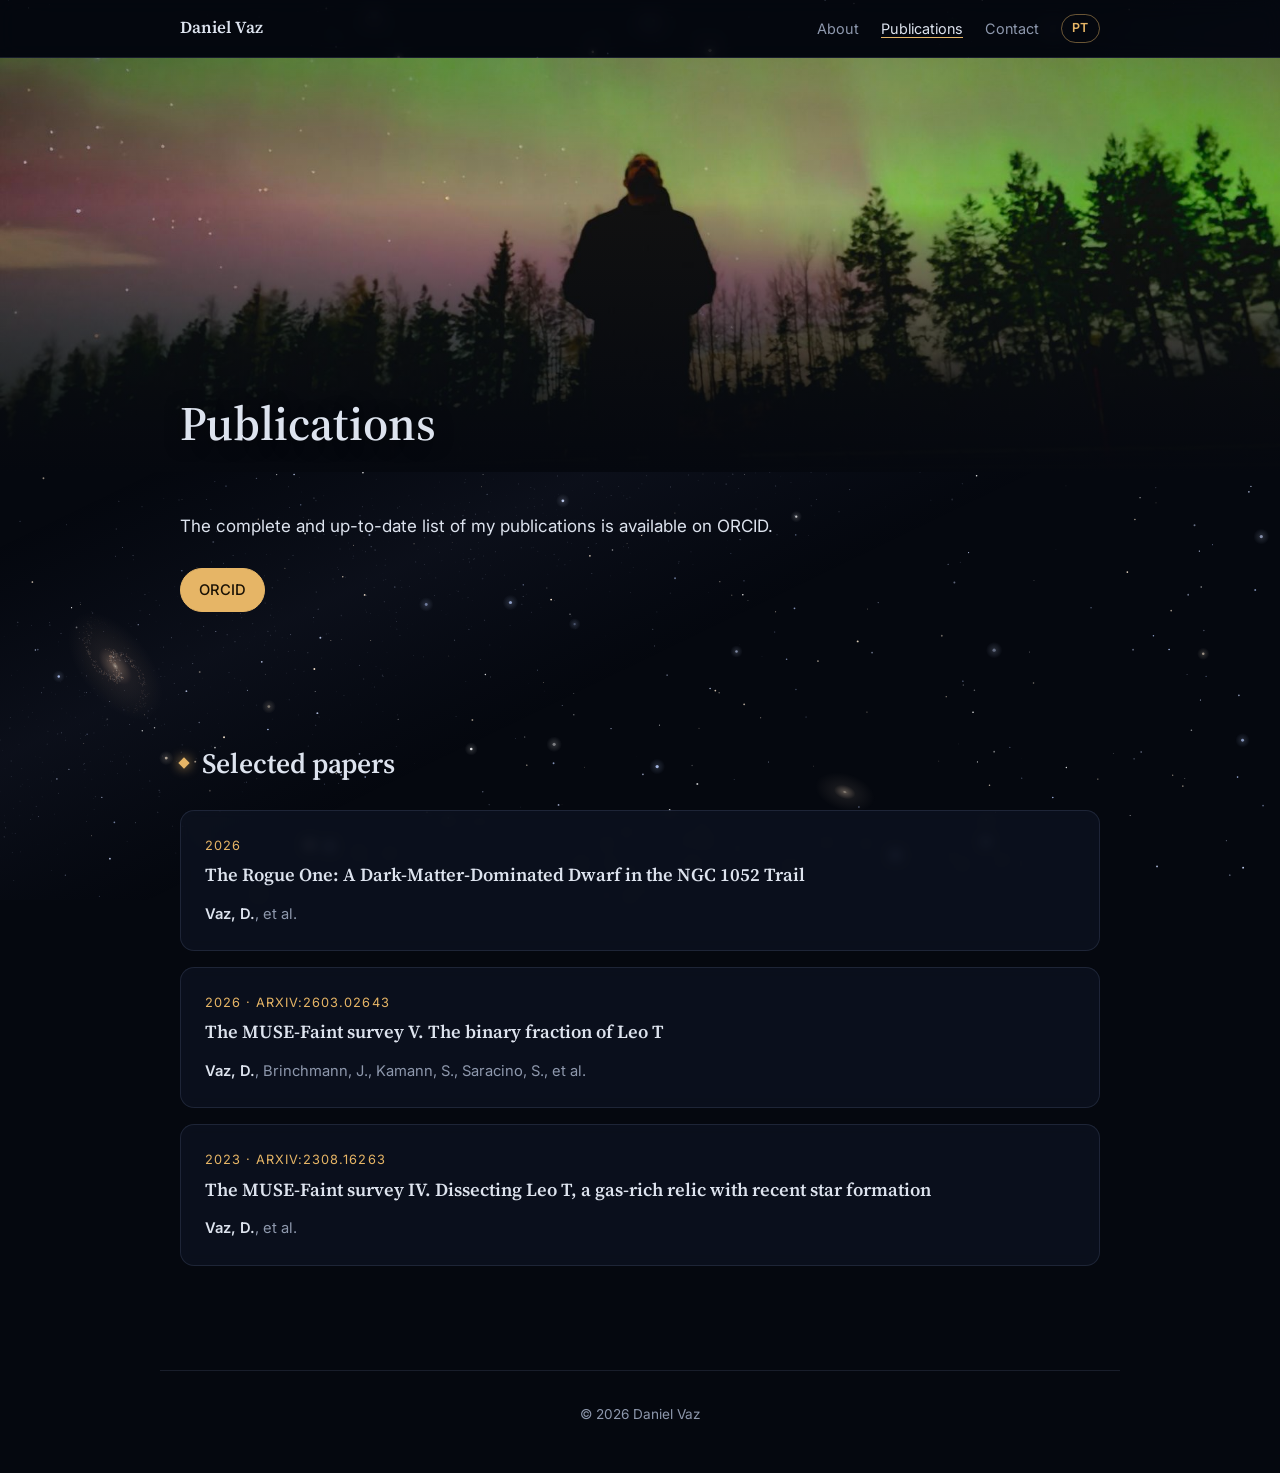
==== publications.html @ 71268c5b "Add files via upload" ====
<!DOCTYPE html>

<html lang="en">
<head>
<meta charset="utf-8"/>
<meta content="width=device-width, initial-scale=1" name="viewport"/>

<title>Publications — Daniel Vaz, Astrophysicist</title>
<meta content="Publications by astrophysicist Daniel Vaz on dwarf galaxies, dark matter and integral field spectroscopy." name="description"/>
<meta content="Daniel Vaz" name="author"/>
<link href="https://d-vaz.github.io/publications.html" rel="canonical"/>
<link href="https://d-vaz.github.io/publications.html" hreflang="en" rel="alternate"/>
<link href="https://d-vaz.github.io/pt/publications.html" hreflang="pt" rel="alternate"/>
<link href="https://d-vaz.github.io/publications.html" hreflang="x-default" rel="alternate"/>
<meta content="Publications — Daniel Vaz, Astrophysicist" property="og:title"/>
<meta content="Publications by astrophysicist Daniel Vaz on dwarf galaxies, dark matter and integral field spectroscopy." property="og:description"/>
<meta content="website" property="og:type"/>
<meta content="https://d-vaz.github.io/publications.html" property="og:url"/>
<meta content="https://d-vaz.github.io/images/daniel-vaz.jpg" property="og:image"/>
<meta content="en_GB" property="og:locale"/>
<meta content="summary" name="twitter:card"/>

<link href="data:image/svg+xml,%3Csvg xmlns='http://www.w3.org/2000/svg' viewBox='0 0 64 64'%3E%3Cdefs%3E%3CradialGradient id='a' r='50%25'%3E%3Cstop offset='0' stop-color='%23fff6e0'/%3E%3Cstop offset='.55' stop-color='%23e6b566'/%3E%3Cstop offset='1' stop-color='%23e6b566' stop-opacity='0'/%3E%3C/radialGradient%3E%3CradialGradient id='b' r='50%25'%3E%3Cstop offset='0' stop-color='%23eef3ff'/%3E%3Cstop offset='.55' stop-color='%238fb4ff'/%3E%3Cstop offset='1' stop-color='%238fb4ff' stop-opacity='0'/%3E%3C/radialGradient%3E%3C/defs%3E%3Crect width='64' height='64' rx='14' fill='%230b1020'/%3E%3Ccircle cx='32' cy='32' r='20' fill='none' stroke='%23e6b566' stroke-width='2' opacity='.55'/%3E%3Ccircle cx='17.9' cy='46.1' r='11' fill='url%28%23a%29'/%3E%3Ccircle cx='46.1' cy='17.9' r='8' fill='url%28%23b%29'/%3E%3C/svg%3E" rel="icon"/>
<link href="https://fonts.googleapis.com" rel="preconnect"/>
<link crossorigin="" href="https://fonts.gstatic.com" rel="preconnect"/>
<link href="https://fonts.googleapis.com/css2?family=Inter:wght@400;500;600&amp;family=Source+Serif+4:opsz,wght@8..60,500;8..60,600&amp;display=swap" rel="stylesheet"/>
<link href="assets/style.css" rel="stylesheet"/>
</head>
<body>
<canvas aria-hidden="true" id="sky"></canvas>
<nav class="nav">
<div class="nav-inner">
<a class="nav-name" href="index.html">Daniel Vaz</a>
<div class="nav-right">
<ul class="nav-links">
<li><a href="index.html">About</a></li>
<li><a class="active" href="publications.html">Publications</a></li>
<li><a href="contact.html">Contact</a></li>
</ul>
<a class="lang-btn" href="pt/publications.html" hreflang="pt">PT</a>

</div>
</div>
</nav>
<header class="banner" style="--pos: 50% 62%">
<img alt="" src="images/aurora-banner.jpg"/>
<div class="banner-inner">
<h1>Publications</h1>
</div>
</header>
<main>
<section class="prose">
<p>
The complete and up-to-date list of my publications is available on ORCID.

</p>
<div class="links">
<a class="btn primary" href="https://orcid.org/0000-0002-8119-6812" rel="noopener" target="_blank">ORCID</a>
<!-- <a class="btn" href="ADS_LINK" target="_blank" rel="noopener">NASA/ADS</a>   TODO: add when the ADS library is ready -->
</div>
</section>
<section>
<h2>Selected papers</h2>
<!-- Newest first. Copy one <li> block to add a paper. -->
<ol class="pubs">
<li class="card">
<p class="pub-meta">2026</p> <!-- TODO: add journal reference / arXiv number -->
<h3 class="pub-title">The Rogue One: A Dark-Matter-Dominated Dwarf in the NGC 1052 Trail</h3> <!-- TODO: wrap title in <a href="..."> when you have the link -->
<p class="pub-authors"><strong>Vaz, D.</strong>, et al.</p>
</li>
<li class="card">
<p class="pub-meta">2026 · arXiv:2603.02643</p>
<h3 class="pub-title"><a href="https://arxiv.org/abs/2603.02643" rel="noopener" target="_blank">The MUSE-Faint survey V. The binary fraction of Leo T</a></h3>
<p class="pub-authors"><strong>Vaz, D.</strong>, Brinchmann, J., Kamann, S., Saracino, S., et al.</p>
</li>
<li class="card">
<p class="pub-meta">2023 · arXiv:2308.16263</p>
<h3 class="pub-title"><a href="https://arxiv.org/abs/2308.16263" rel="noopener" target="_blank">The MUSE-Faint survey IV. Dissecting Leo T, a gas-rich relic with recent star formation</a></h3>
<p class="pub-authors"><strong>Vaz, D.</strong>, et al.</p>
</li>
</ol>
</section>
</main>
<footer>© 2026 Daniel Vaz</footer>
<!-- GoatCounter visitor counts: dashboard at https://dvaz.goatcounter.com -->
<script async="" data-goatcounter="https://dvaz.goatcounter.com/count" src="https://gc.zgo.at/count.js"></script>
<script src="assets/site.js"></script>
</body>
</html>
---- assets/style.css ----
/* ============ THEME TOKENS (change colours here) ============ */
:root {
  --bg: #05080f;                       /* night sky */
  --surface: rgba(14, 20, 36, 0.66);   /* cards (semi-transparent, stars show through) */
  --surface-hover: rgba(20, 28, 50, 0.80);
  --border: rgba(150, 172, 220, 0.14);
  --text: #dde3ee;
  --muted: #8e98ad;
  --accent: #e6b566;                   /* warm starlight */
  --accent-2: #8fb4ff;                 /* cool blue for links */
  --radius: 14px;
  --maxw: 960px;
  --serif: "Source Serif 4", Georgia, serif;
  --sans: "Inter", system-ui, -apple-system, "Segoe UI", sans-serif;
}

/* ============ LANGUAGE SWITCH ============
   Elements marked lang="en" / lang="pt" are shown only in their language. */
html[lang="en"] body [lang="pt"],
html[lang="pt"] body [lang="en"] { display: none !important; }

* { box-sizing: border-box; margin: 0; padding: 0; }
html { scroll-behavior: smooth; }
body {
  background: var(--bg);
  color: var(--text);
  font-family: var(--sans);
  font-size: 17px;
  line-height: 1.65;
  -webkit-font-smoothing: antialiased;
  overflow-x: hidden;
  min-height: 100vh;
  display: flex; flex-direction: column;
}
#sky { position: fixed; inset: 0; width: 100%; height: 100%; z-index: -1; display: block; }
a { color: var(--accent-2); text-decoration: none; }
a:hover { text-decoration: underline; }

/* ============ NAVIGATION ============ */
.nav {
  position: sticky; top: 0; z-index: 10;
  background: rgba(5, 8, 15, 0.55);
  backdrop-filter: blur(10px); -webkit-backdrop-filter: blur(10px);
  border-bottom: 1px solid var(--border);
}
.nav-inner {
  max-width: var(--maxw); margin: 0 auto; padding: 14px 20px;
  display: flex; align-items: center; justify-content: space-between; gap: 16px;
}
.nav-name { font-family: var(--serif); font-weight: 600; font-size: 1.05rem; color: var(--text); }
.nav-name:hover { text-decoration: none; }
.nav-right { display: flex; align-items: center; gap: 22px; }
.nav-links { display: flex; gap: 22px; list-style: none; }
.nav-links a { color: var(--muted); font-size: 0.9rem; white-space: nowrap; }
.nav-links a:hover, .nav-links a.active { color: var(--text); text-decoration: none; }
.nav-links a.active { box-shadow: 0 1px 0 var(--accent); }
.lang-btn {
  font: inherit; font-size: 0.78rem; font-weight: 600; letter-spacing: 0.06em;
  color: var(--accent); background: transparent; cursor: pointer;
  border: 1px solid rgba(230, 181, 102, 0.45); border-radius: 999px; padding: 3px 10px;
}
.lang-btn:hover { background: rgba(230, 181, 102, 0.12); }

/* ============ LAYOUT ============ */
main { width: 100%; max-width: var(--maxw); margin: 0 auto; padding: 0 20px; flex: 1; }
section { padding: 64px 0; }
h2 {
  font-family: var(--serif); font-weight: 600; font-size: 1.75rem;
  margin-bottom: 24px; display: flex; align-items: center; gap: 14px;
}
h2::before {                          /* small star marker */
  content: ""; width: 8px; height: 8px; flex: none;
  background: var(--accent); transform: rotate(45deg);
  box-shadow: 0 0 12px var(--accent);
}
.page-title { padding-top: 72px; padding-bottom: 8px; }
.page-title h1 { font-family: var(--serif); font-weight: 600; font-size: clamp(2.2rem, 5vw, 3rem); line-height: 1.15; }
.page-title p { color: var(--muted); margin-top: 12px; max-width: 60ch; }
.prose p { max-width: 68ch; }
.prose p + p { margin-top: 1em; }

/* ============ HERO ============ */
.hero {
  min-height: 72vh;
  display: flex; align-items: center; gap: 56px; padding: 64px 0 32px;
}
.portrait {
  position: relative; flex: none; width: 220px; height: 220px; border-radius: 50%;
  background: radial-gradient(circle at 35% 30%, #2a3558, #0c1222);
  display: grid; place-items: center;
  font-family: var(--serif); font-size: 3rem; color: var(--muted);
  box-shadow: 0 0 0 1px var(--border), 0 0 70px rgba(143, 180, 255, 0.18);
}
.portrait img {
  position: absolute; inset: 0; width: 100%; height: 100%;
  object-fit: cover; border-radius: 50%;
}
.orbit {                              /* thin orbit with a small moon */
  position: absolute; inset: -16px; border-radius: 50%;
  border: 1px solid rgba(230, 181, 102, 0.28);
  animation: spin 60s linear infinite;
}
.orbit::before {
  content: ""; position: absolute; top: 50%; left: -3px;
  width: 6px; height: 6px; margin-top: -3px; border-radius: 50%;
  background: var(--accent); box-shadow: 0 0 10px 2px rgba(230, 181, 102, 0.7);
}
.orbit::after {                       /* binary companion, opposite the amber star */
  content: ""; position: absolute; top: 50%; right: -2.5px;
  width: 5px; height: 5px; margin-top: -2.5px; border-radius: 50%;
  background: var(--accent-2); box-shadow: 0 0 9px 2px rgba(143, 180, 255, 0.7);
}
@keyframes spin { to { transform: rotate(360deg); } }

.hero h1 { font-family: var(--serif); font-weight: 600; font-size: clamp(2.4rem, 6vw, 3.6rem); line-height: 1.1; }
.role { color: var(--accent); font-weight: 500; margin-top: 10px; }
.tagline { color: var(--muted); margin-top: 14px; max-width: 46ch; }
.links { display: flex; flex-wrap: wrap; gap: 12px; margin-top: 28px; }
.btn {
  display: inline-flex; align-items: center; gap: 8px;
  padding: 9px 18px; border-radius: 999px;
  border: 1px solid var(--border); background: var(--surface);
  color: var(--text); font-size: 0.92rem; font-weight: 500;
  transition: border-color .2s, background .2s;
}
.btn:hover { text-decoration: none; border-color: rgba(230, 181, 102, 0.6); background: var(--surface-hover); }
.btn.primary { background: var(--accent); border-color: var(--accent); color: #1a1205; }
.btn.primary:hover { background: #f0c57d; }

/* ============ ABOUT (text + second photo) ============ */
.about { display: grid; grid-template-columns: 1fr 260px; gap: 48px; align-items: start; }
.photo {
  position: relative; aspect-ratio: 4 / 5; border-radius: var(--radius); overflow: hidden;
  background: radial-gradient(circle at 40% 30%, #22304f, #0b1120);
  border: 1px solid var(--border);
  box-shadow: 0 0 50px rgba(143, 180, 255, 0.10);
}
.photo img { width: 100%; height: 100%; object-fit: cover; display: block; }

/* ============ TIMELINE ============ */
.timeline { list-style: none; position: relative; margin-left: 6px; }
.timeline::before {
  content: ""; position: absolute; left: 0; top: 8px; bottom: 8px; width: 1px;
  background: linear-gradient(to bottom, rgba(230, 181, 102, 0.6), rgba(150, 172, 220, 0.12));
}
.timeline li { position: relative; padding: 0 0 32px 32px; }
.timeline li:last-child { padding-bottom: 0; }
.timeline li::before {               /* star on the line */
  content: ""; position: absolute; left: -4px; top: 8px; width: 9px; height: 9px;
  background: var(--accent); transform: rotate(45deg);
  box-shadow: 0 0 10px rgba(230, 181, 102, 0.8);
}
.timeline li.past::before { background: #6f7a92; box-shadow: none; }
.tl-date { font-size: 0.8rem; text-transform: uppercase; letter-spacing: 0.08em; color: var(--accent); }
.timeline h3 { font-family: var(--serif); font-weight: 600; font-size: 1.2rem; margin-top: 2px; }
.tl-place { color: var(--muted); font-size: 0.92rem; }
.tl-role { margin-top: 4px; font-size: 0.96rem; }

/* ============ CARDS / LISTS ============ */
.card {
  background: var(--surface); border: 1px solid var(--border); border-radius: var(--radius);
  padding: 24px; backdrop-filter: blur(6px); -webkit-backdrop-filter: blur(6px);
}
.pubs { list-style: none; display: grid; gap: 16px; }
.pubs .card { transition: border-color .25s; }
.pubs .card:hover { border-color: rgba(143, 180, 255, 0.35); }
.pub-meta { font-size: 0.8rem; text-transform: uppercase; letter-spacing: 0.08em; color: var(--accent); }
.pub-title { font-family: var(--serif); font-weight: 600; font-size: 1.12rem; margin: 6px 0; line-height: 1.4; }
.pub-title a { color: var(--text); }
.pub-authors { color: var(--muted); font-size: 0.92rem; }
.pub-authors strong { color: var(--text); font-weight: 600; }

.contact-list { list-style: none; display: grid; gap: 14px; }
.contact-list li { display: grid; grid-template-columns: 130px 1fr; gap: 16px; }
.contact-list .label { color: var(--muted); font-size: 0.85rem; text-transform: uppercase; letter-spacing: 0.08em; padding-top: 3px; }

footer {
  width: 100%; max-width: var(--maxw); margin: 40px auto 0; padding: 32px 20px 48px;
  border-top: 1px solid var(--border); text-align: center; color: var(--muted); font-size: 0.85rem;
}

/* ============ MOBILE ============ */
@media (max-width: 720px) {
  .nav-inner { flex-wrap: wrap; gap: 8px; }
  .nav-right { width: 100%; justify-content: space-between; gap: 12px; }
  .nav-links { gap: 16px; }
  .nav-links a { font-size: 0.85rem; }
  .hero { flex-direction: column; text-align: center; gap: 36px; min-height: auto; padding-top: 56px; }
  .portrait { width: 170px; height: 170px; }
  .tagline { margin-inline: auto; }
  .hero .links { justify-content: center; }
  .about { grid-template-columns: 1fr; gap: 28px; }
  .about .photo { max-width: 280px; }
  .contact-list li { grid-template-columns: 1fr; gap: 2px; }
  section { padding: 48px 0; }
  .page-title { padding-top: 48px; }
}

@media (prefers-reduced-motion: reduce) {
  html { scroll-behavior: auto; }
  .orbit { animation: none; }
}

/* ============ PAGE BANNER (photo header on inner pages) ============ */
.banner {
  position: relative; height: clamp(260px, 46vh, 460px);
  display: flex; align-items: flex-end; overflow: hidden;
}
.banner img {
  position: absolute; inset: 0; width: 100%; height: 100%;
  object-fit: cover; object-position: var(--pos, center);
}
.banner::after {                      /* fade the photo into the night sky */
  content: ""; position: absolute; inset: 0;
  background: linear-gradient(to bottom, rgba(5, 8, 15, 0.25) 0%, rgba(5, 8, 15, 0) 35%, rgba(5, 8, 15, 0.75) 82%, var(--bg) 100%);
}
.banner-inner { position: relative; z-index: 1; width: 100%; max-width: var(--maxw); margin: 0 auto; padding: 0 20px 20px; }
.banner h1 {
  font-family: var(--serif); font-weight: 600; font-size: clamp(2.2rem, 5vw, 3rem); line-height: 1.15;
  text-shadow: 0 2px 18px rgba(0, 0, 0, 0.6);
}
.banner p { color: var(--text); opacity: 0.85; margin-top: 8px; max-width: 60ch; text-shadow: 0 1px 10px rgba(0, 0, 0, 0.7); }
.banner + main > section:first-child { padding-top: 40px; }

/* ============ EXPERTISE CARDS ============ */
.grid { display: grid; grid-template-columns: repeat(auto-fit, minmax(260px, 1fr)); gap: 20px; }
.card h3 { font-family: var(--serif); font-weight: 600; font-size: 1.15rem; margin-bottom: 14px; }
.chips { display: flex; flex-wrap: wrap; gap: 8px; list-style: none; }
.chips li { font-size: 0.84rem; padding: 4px 12px; border-radius: 999px; border: 1px solid var(--border); color: var(--text); background: rgba(14, 20, 36, 0.5); }
.tl-note { color: var(--muted); font-size: 0.92rem; margin-top: 2px; }
.tl-note em { color: var(--text); }

@media (max-width: 720px) {
  .banner { height: 240px; }
}

/* ============ EXPERTISE (compact list) ============ */
.skills { display: grid; gap: 18px; }
.skills > div {
  display: grid; grid-template-columns: 150px 1fr; gap: 16px; align-items: start;
  padding-top: 18px; border-top: 1px solid var(--border);
}
.skills > div:first-child { border-top: 0; padding-top: 0; }
.skills dt { color: var(--muted); font-size: 0.8rem; text-transform: uppercase; letter-spacing: 0.08em; padding-top: 6px; }
.skills dd { margin: 0; }
@media (max-width: 720px) {
  .skills > div { grid-template-columns: 1fr; gap: 8px; }
}
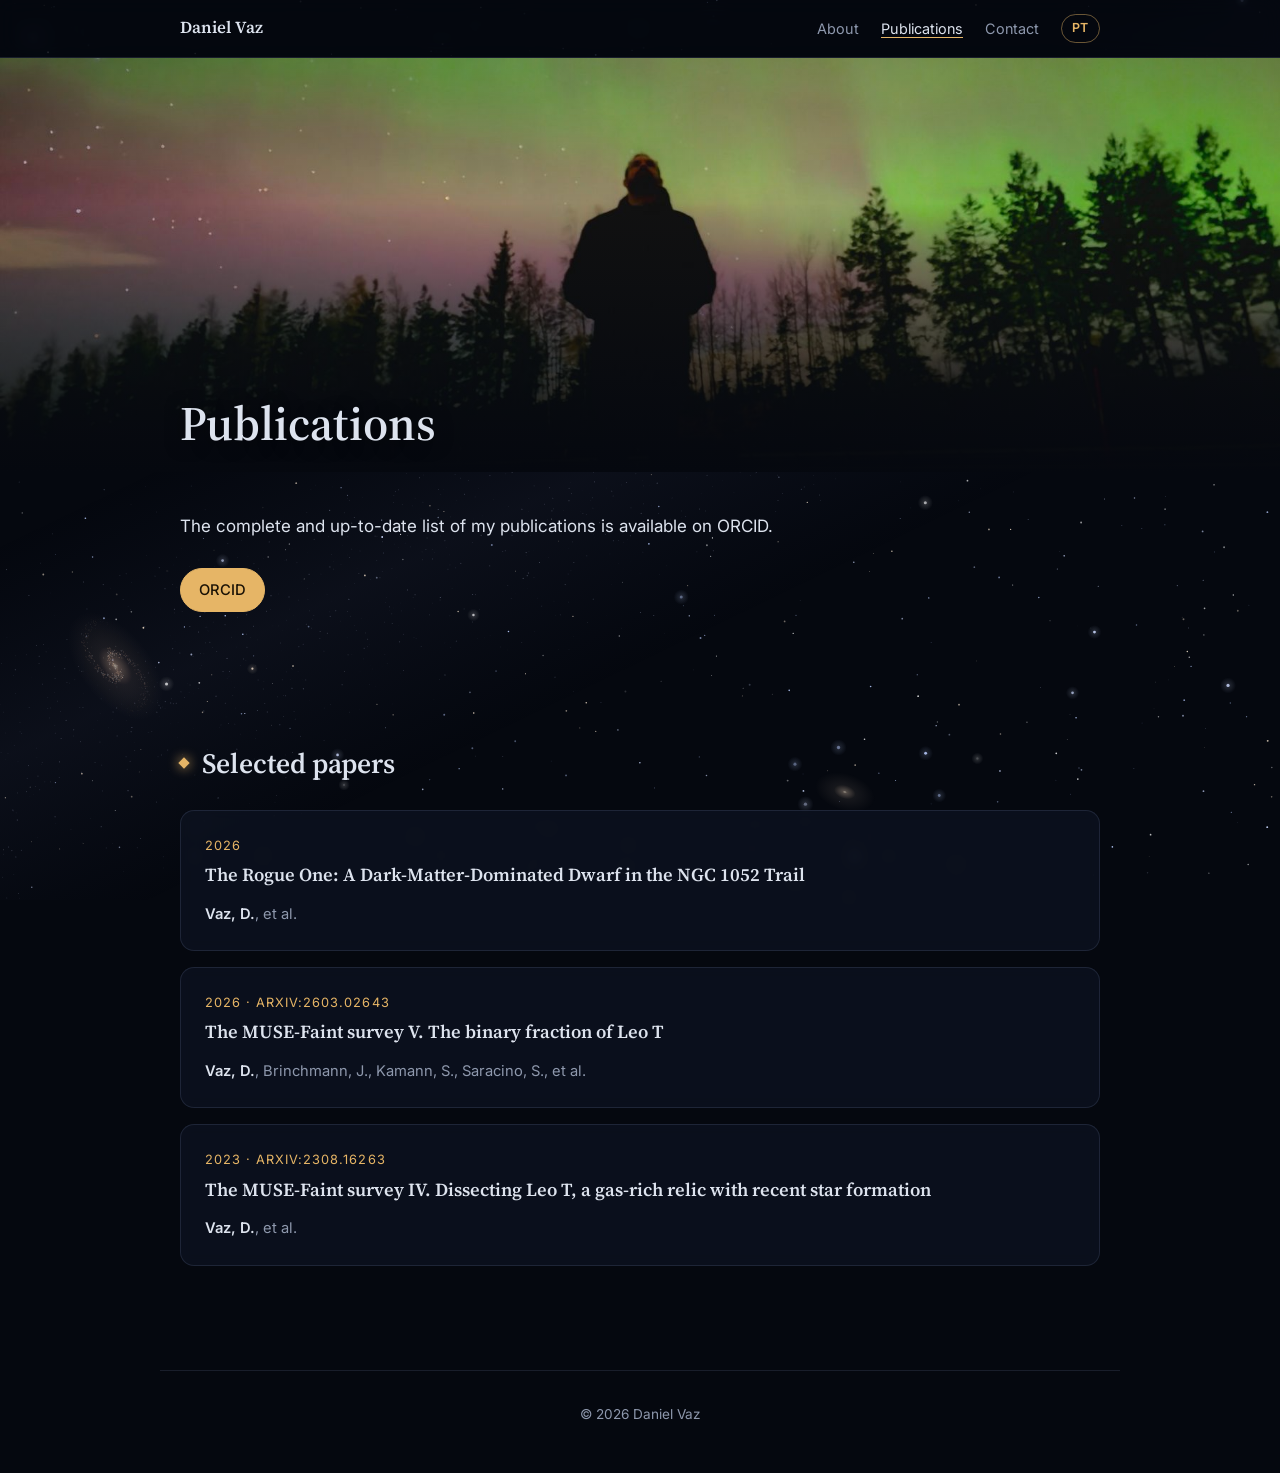
==== commit aa9ab97a: "Add files via upload" ====
--- a/publications.html
+++ b/publications.html
@@ -43,7 +43,7 @@
 </div>
 </nav>
 <header class="banner" style="--pos: 50% 62%">
-<img alt="" src="images/aurora-banner.jpg"/>
+<img alt="Daniel Vaz under the northern lights" src="images/daniel-vaz-aurora.jpg"/>
 <div class="banner-inner">
 <h1>Publications</h1>
 </div>
